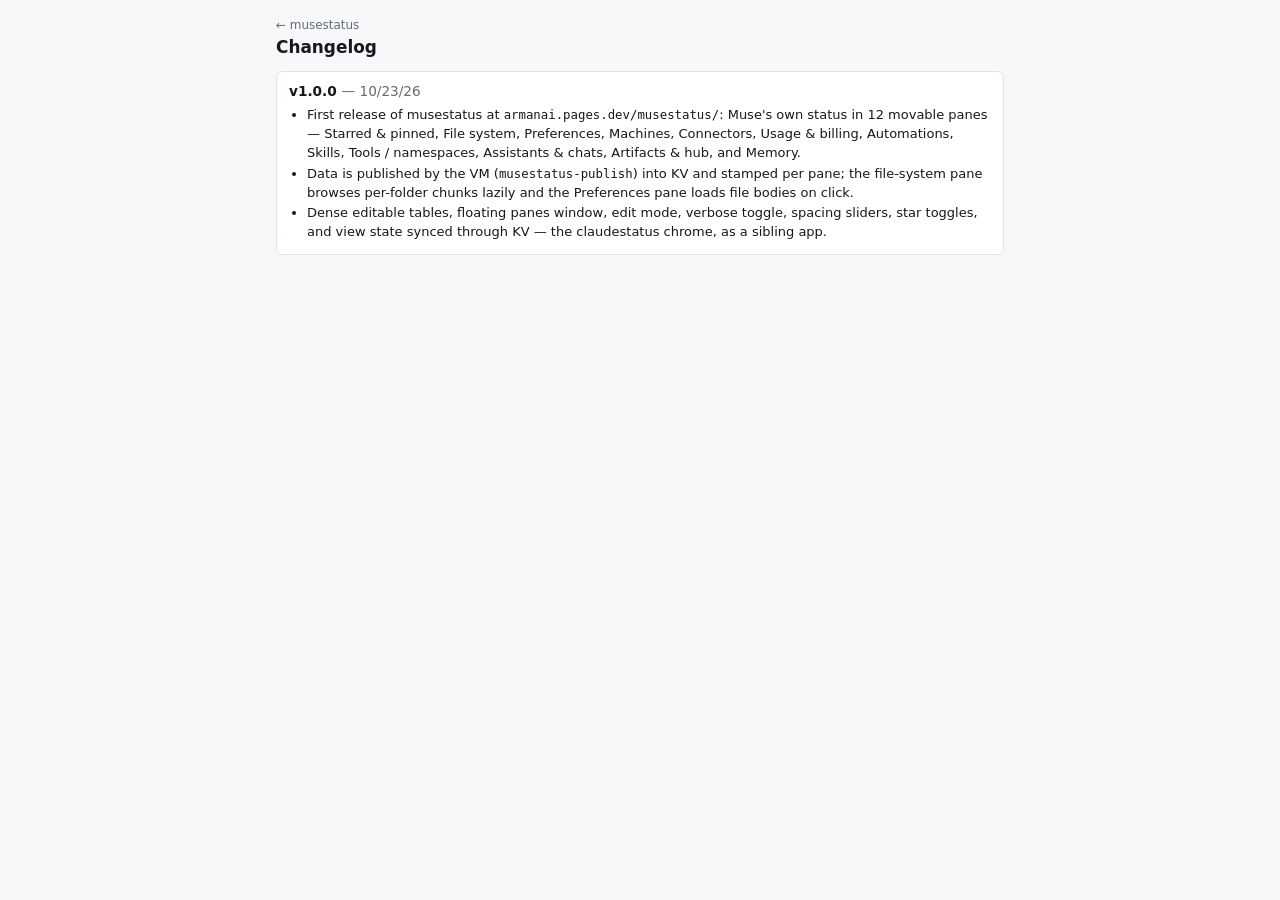
==== public/changelog.html @ 481b8ba1 "musestatus v1.0.0: hub status app for Arman's Muse setup Dense pane app in the claudestatus visual s" ====
<!doctype html>
<html lang="en">
<head>
<meta charset="utf-8">
<meta name="viewport" content="width=device-width, initial-scale=1, viewport-fit=cover">
<meta name="color-scheme" content="light dark">
<link rel="icon" href="data:,">
<title>musestatus — Changelog</title>
<style>
/* Same visual system as the app: dense, hairline borders, light + dark. */
:root {
  --bg: #f7f8fa; --panel: #ffffff; --line: #e1e4e9; --text: #15181d; --muted: #646b76;
  --accent: #0369a1; --hover: #eef2f6;
  --font: -apple-system, BlinkMacSystemFont, "Segoe UI", Roboto, system-ui, sans-serif;
  --mono: ui-monospace, SFMono-Regular, Menlo, Consolas, monospace;
}
@media (prefers-color-scheme: dark) {
  :root { --bg: #0d1117; --panel: #151b23; --line: #2a313c; --text: #e6e9ee; --muted: #8b94a3; --accent: #58b4f0; --hover: #1c2430; color-scheme: dark; }
}
* { box-sizing: border-box; }
body { margin: 0; background: var(--bg); color: var(--text); font-family: var(--font); font-size: 13px; line-height: 1.45; }
.page { max-width: 760px; margin: 0 auto; padding: 16px; }
a { color: var(--accent); text-decoration: none; }
a:hover { text-decoration: underline; }
h1 { font-size: 1.3em; font-weight: 650; margin: 0 0 4px; }
.back { color: var(--muted); font-size: 0.92em; }
.release { background: var(--panel); border: 1px solid var(--line); border-radius: 6px; padding: 10px 12px; margin-top: 12px; }
.release h2 { font-size: 1.05em; font-weight: 650; margin: 0 0 4px; }
.release .date { color: var(--muted); font-variant-numeric: tabular-nums; font-weight: 400; }
.release ul { margin: 4px 0 0; padding-left: 18px; }
.release li { margin: 2px 0; }
code { font-family: var(--mono); font-size: 0.95em; }
</style>
</head>
<body>
<div class="page">
  <a class="back" href="./">← musestatus</a>
  <h1>Changelog</h1>

  <div class="release">
    <h2>v1.0.0 <span class="date">— 10/23/26</span></h2>
    <ul>
      <li>First release of musestatus at <code>armanai.pages.dev/musestatus/</code>: Muse's own status in 12 movable panes — Starred &amp; pinned, File system, Preferences, Machines, Connectors, Usage &amp; billing, Automations, Skills, Tools / namespaces, Assistants &amp; chats, Artifacts &amp; hub, and Memory.</li>
      <li>Data is published by the VM (<code>musestatus-publish</code>) into KV and stamped per pane; the file-system pane browses per-folder chunks lazily and the Preferences pane loads file bodies on click.</li>
      <li>Dense editable tables, floating panes window, edit mode, verbose toggle, spacing sliders, star toggles, and view state synced through KV — the claudestatus chrome, as a sibling app.</li>
    </ul>
  </div>
</div>
</body>
</html>
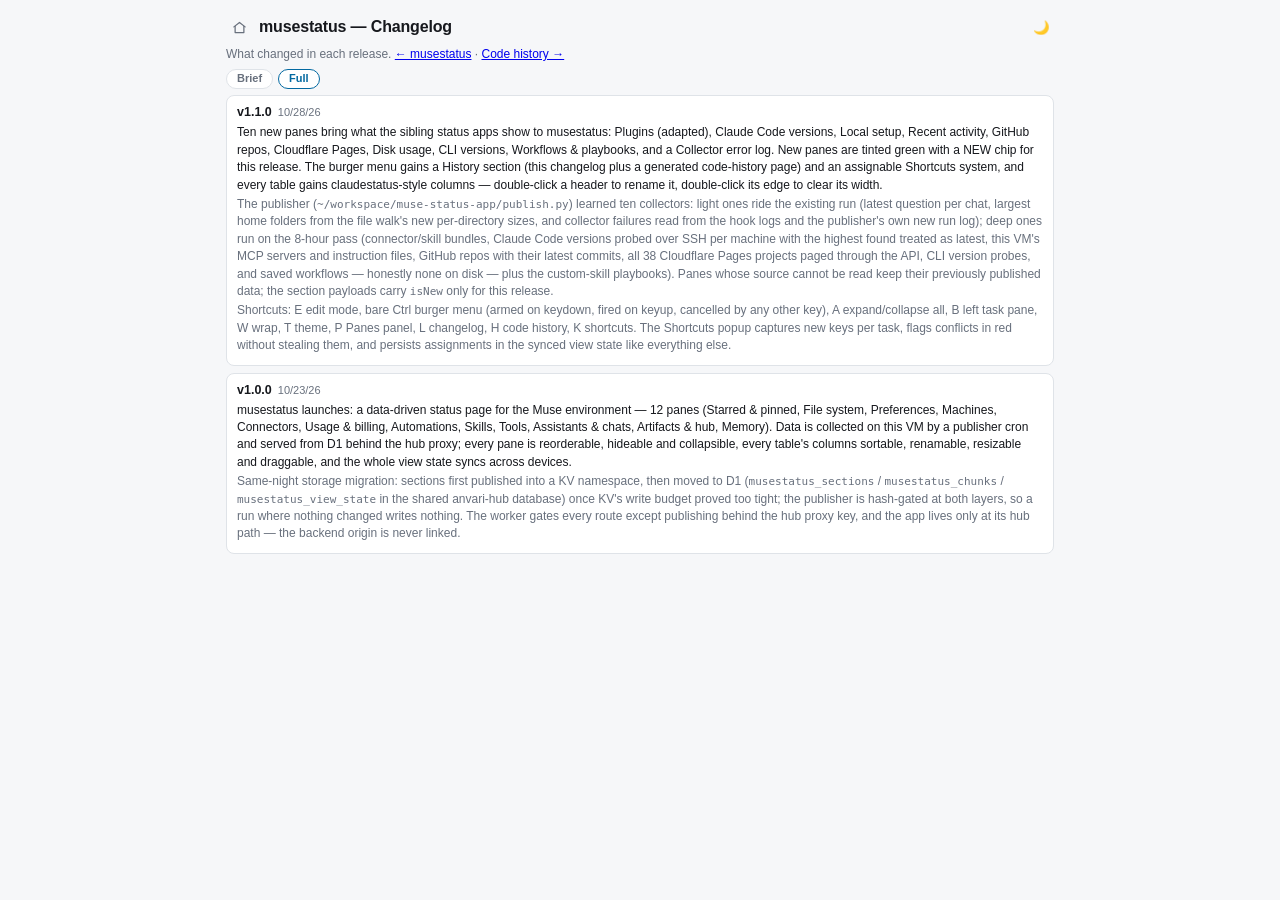
==== commit f7cfdb43: "v1.1.0: ten new panes, shortcuts system, docs pages New panes (publisher collectors in ~/workspace/m" ====
--- a/public/changelog.html
+++ b/public/changelog.html
@@ -6,45 +6,62 @@
 <meta name="color-scheme" content="light dark">
 <link rel="icon" href="data:,">
 <title>musestatus — Changelog</title>
-<style>
-/* Same visual system as the app: dense, hairline borders, light + dark. */
-:root {
-  --bg: #f7f8fa; --panel: #ffffff; --line: #e1e4e9; --text: #15181d; --muted: #646b76;
-  --accent: #0369a1; --hover: #eef2f6;
-  --font: -apple-system, BlinkMacSystemFont, "Segoe UI", Roboto, system-ui, sans-serif;
-  --mono: ui-monospace, SFMono-Regular, Menlo, Consolas, monospace;
-}
-@media (prefers-color-scheme: dark) {
-  :root { --bg: #0d1117; --panel: #151b23; --line: #2a313c; --text: #e6e9ee; --muted: #8b94a3; --accent: #58b4f0; --hover: #1c2430; color-scheme: dark; }
-}
-* { box-sizing: border-box; }
-body { margin: 0; background: var(--bg); color: var(--text); font-family: var(--font); font-size: 13px; line-height: 1.45; }
-.page { max-width: 760px; margin: 0 auto; padding: 16px; }
-a { color: var(--accent); text-decoration: none; }
-a:hover { text-decoration: underline; }
-h1 { font-size: 1.3em; font-weight: 650; margin: 0 0 4px; }
-.back { color: var(--muted); font-size: 0.92em; }
-.release { background: var(--panel); border: 1px solid var(--line); border-radius: 6px; padding: 10px 12px; margin-top: 12px; }
-.release h2 { font-size: 1.05em; font-weight: 650; margin: 0 0 4px; }
-.release .date { color: var(--muted); font-variant-numeric: tabular-nums; font-weight: 400; }
-.release ul { margin: 4px 0 0; padding-left: 18px; }
-.release li { margin: 2px 0; }
-code { font-family: var(--mono); font-size: 0.95em; }
-</style>
+<link rel="stylesheet" href="docs.css">
 </head>
-<body>
-<div class="page">
-  <a class="back" href="./">← musestatus</a>
-  <h1>Changelog</h1>
+<body data-view="full">
+<main>
+  <div class="docs-bar">
+    <a class="docs-home" href="./" title="musestatus" aria-label="musestatus">
+      <svg width="15" height="15" viewBox="0 0 24 24" fill="none" stroke="currentColor" stroke-width="2" stroke-linecap="round" stroke-linejoin="round" aria-hidden="true"><path d="M3 11l9-7 9 7"/><path d="M5 10v10h14V10"/></svg>
+    </a>
+    <span class="title">musestatus — Changelog</span>
+    <span class="spacer"></span>
+    <button class="docs-theme" type="button" aria-label="Toggle dark mode"></button>
+  </div>
+  <p class="subtitle">What changed in each release. <a href="./">← musestatus</a> · <a href="code-history.html">Code history →</a></p>
+  <div class="controls">
+    <button class="tab-btn" data-view="brief" aria-pressed="false">Brief</button>
+    <button class="tab-btn" data-view="full" aria-pressed="true">Full</button>
+  </div>
 
-  <div class="release">
-    <h2>v1.0.0 <span class="date">— 10/23/26</span></h2>
-    <ul>
-      <li>First release of musestatus at <code>armanai.pages.dev/musestatus/</code>: Muse's own status in 12 movable panes — Starred &amp; pinned, File system, Preferences, Machines, Connectors, Usage &amp; billing, Automations, Skills, Tools / namespaces, Assistants &amp; chats, Artifacts &amp; hub, and Memory.</li>
-      <li>Data is published by the VM (<code>musestatus-publish</code>) into KV and stamped per pane; the file-system pane browses per-folder chunks lazily and the Preferences pane loads file bodies on click.</li>
-      <li>Dense editable tables, floating panes window, edit mode, verbose toggle, spacing sliders, star toggles, and view state synced through KV — the claudestatus chrome, as a sibling app.</li>
-    </ul>
+  <div class="entries" id="entries">
+    <article class="entry" data-version="1.1.0">
+      <h2>v1.1.0<span class="date">10/28/26</span></h2>
+      <p>Ten new panes bring what the sibling status apps show to musestatus: Plugins (adapted), Claude Code versions, Local setup, Recent activity, GitHub repos, Cloudflare Pages, Disk usage, CLI versions, Workflows &amp; playbooks, and a Collector error log. New panes are tinted green with a NEW chip for this release. The burger menu gains a History section (this changelog plus a generated code-history page) and an assignable Shortcuts system, and every table gains claudestatus-style columns — double-click a header to rename it, double-click its edge to clear its width.</p>
+      <p class="full-only">The publisher (<code>~/workspace/muse-status-app/publish.py</code>) learned ten collectors: light ones ride the existing run (latest question per chat, largest home folders from the file walk's new per-directory sizes, and collector failures read from the hook logs and the publisher's own new run log); deep ones run on the 8-hour pass (connector/skill bundles, Claude Code versions probed over SSH per machine with the highest found treated as latest, this VM's MCP servers and instruction files, GitHub repos with their latest commits, all 38 Cloudflare Pages projects paged through the API, CLI version probes, and saved workflows — honestly none on disk — plus the custom-skill playbooks). Panes whose source cannot be read keep their previously published data; the section payloads carry <code>isNew</code> only for this release.</p>
+      <p class="full-only">Shortcuts: E edit mode, bare Ctrl burger menu (armed on keydown, fired on keyup, cancelled by any other key), A expand/collapse all, B left task pane, W wrap, T theme, P Panes panel, L changelog, H code history, K shortcuts. The Shortcuts popup captures new keys per task, flags conflicts in red without stealing them, and persists assignments in the synced view state like everything else.</p>
+    </article>
+
+    <article class="entry" data-version="1.0.0">
+      <h2>v1.0.0<span class="date">10/23/26</span></h2>
+      <p>musestatus launches: a data-driven status page for the Muse environment — 12 panes (Starred &amp; pinned, File system, Preferences, Machines, Connectors, Usage &amp; billing, Automations, Skills, Tools, Assistants &amp; chats, Artifacts &amp; hub, Memory). Data is collected on this VM by a publisher cron and served from D1 behind the hub proxy; every pane is reorderable, hideable and collapsible, every table's columns sortable, renamable, resizable and draggable, and the whole view state syncs across devices.</p>
+      <p class="full-only">Same-night storage migration: sections first published into a KV namespace, then moved to D1 (<code>musestatus_sections</code> / <code>musestatus_chunks</code> / <code>musestatus_view_state</code> in the shared anvari-hub database) once KV's write budget proved too tight; the publisher is hash-gated at both layers, so a run where nothing changed writes nothing. The worker gates every route except publishing behind the hub proxy key, and the app lives only at its hub path — the backend origin is never linked.</p>
+    </article>
   </div>
-</div>
+</main>
+<script src="docs-theme.js"></script>
+<script>
+"use strict";
+// Brief / Full: Brief shows one summary paragraph per release, Full shows
+// everything (the extra paragraphs carry the full-only class). The choice
+// persists, like the finviz and hub docs pages.
+(function () {
+  var body = document.body;
+  var buttons = document.querySelectorAll(".tab-btn");
+  function setView(view) {
+    body.setAttribute("data-view", view);
+    buttons.forEach(function (button) {
+      button.setAttribute("aria-pressed", String(button.dataset.view === view));
+    });
+    try { localStorage.setItem("musestatus-changelog-view", view); } catch (error) { /* private mode */ }
+  }
+  var saved = null;
+  try { saved = localStorage.getItem("musestatus-changelog-view"); } catch (error) { /* private mode */ }
+  if (saved === "brief" || saved === "full") setView(saved);
+  buttons.forEach(function (button) {
+    button.addEventListener("click", function () { setView(button.dataset.view); });
+  });
+})();
+</script>
 </body>
 </html>
--- a/public/docs.css
+++ b/public/docs.css
@@ -0,0 +1,110 @@
+/* Shared styling for musestatus' docs pages (changelog + code history).
+   Same look as the hub's docs pages: an icon bar (home + title + theme
+   toggle), then 12px Inter on a soft page background. Theme follows the
+   stored musestatus-docs-theme key, else the system preference. */
+* { box-sizing: border-box; }
+html { -webkit-text-size-adjust: 100%; }
+:root {
+  color-scheme: light;
+  --bg: #f6f7f9;
+  --panel: #ffffff;
+  --line: #dfe3e8;
+  --text: #16181d;
+  --muted: #68707d;
+  --accent: #0369a1;
+  --good: #047857;
+  --bad: #b91c1c;
+  --add: #15803d;
+  --del: #dc2626;
+}
+:root[data-theme="dark"] {
+  color-scheme: dark;
+  --bg: #0d1117;
+  --panel: #151b23;
+  --line: #2a3140;
+  --text: #e6e9ee;
+  --muted: #8b94a3;
+  --accent: #58b4f0;
+  --good: #4ade80;
+  --bad: #f87171;
+  --add: #4ade80;
+  --del: #f87171;
+}
+body {
+  margin: 0;
+  background: var(--bg);
+  color: var(--text);
+  font: 12px/1.45 Inter, "Helvetica Neue", Arial, sans-serif;
+}
+main { max-width: 860px; margin: 0 auto; padding: 14px 16px 50px; }
+
+/* Icon bar: home flush left, theme toggle flush right. */
+.docs-bar { display: flex; align-items: center; gap: 7px; min-height: 26px; margin-bottom: 6px; }
+.docs-bar .title { font-size: 1rem; font-weight: 600; letter-spacing: -0.01em; }
+.docs-bar .spacer { flex: 1 1 auto; }
+.docs-home,
+.docs-theme {
+  display: inline-flex;
+  align-items: center;
+  justify-content: center;
+  width: 26px;
+  height: 26px;
+  border: 1px solid transparent;
+  border-radius: 6px;
+  background: transparent;
+  color: var(--muted);
+  cursor: pointer;
+  padding: 0;
+  text-decoration: none;
+}
+.docs-home:hover,
+.docs-theme:hover { color: var(--text); border-color: var(--line); background: var(--panel); }
+
+/* Small text buttons (Brief / Full, sort order). */
+.tab-btn {
+  border: 1px solid var(--line);
+  background: var(--panel);
+  color: var(--muted);
+  border-radius: 999px;
+  padding: 1px 10px;
+  font: inherit;
+  font-size: 11px;
+  font-weight: 650;
+  cursor: pointer;
+}
+.tab-btn[aria-pressed="true"] { color: var(--accent); border-color: var(--accent); }
+.tab-btn:hover { color: var(--text); }
+
+p { margin: 4px 0 10px; }
+.subtitle { color: var(--muted); margin-bottom: 4px; }
+.controls { display: flex; gap: 5px; align-items: center; margin: 6px 0 4px; }
+
+/* Changelog entries: newest first. Brief shows the "brief" paragraph,
+   Full shows every paragraph. */
+.entries { list-style: none; margin: 6px 0 0; padding: 0; }
+.entry { background: var(--panel); border: 1px solid var(--line); border-radius: 8px; padding: 7px 10px 8px; margin-bottom: 7px; }
+.entry h2 { font-size: 12.5px; margin: 0 0 3px; font-weight: 700; }
+.entry h2 .date { color: var(--muted); font-weight: 500; font-size: 11px; margin-left: 6px; }
+.entry p { color: var(--text); margin: 2px 0; }
+.entry p.full-only { color: var(--muted); }
+body[data-view="brief"] .entry p.full-only { display: none; }
+code { font-family: ui-monospace, SFMono-Regular, Menlo, Consolas, monospace; font-size: 11px; }
+
+/* Code history: one section per release; commits newest first inside it. */
+.version-section { background: var(--panel); border: 1px solid var(--line); border-radius: 8px; padding: 8px 11px 9px; margin-bottom: 9px; }
+.version-section > h2 { font-size: 12.5px; margin: 0 0 2px; font-weight: 700; }
+.version-section > h2 .date { color: var(--muted); font-weight: 500; font-size: 11px; margin-left: 6px; }
+.version-section > p { color: var(--muted); margin: 2px 0 6px; }
+.commit { border-top: 1px solid var(--line); padding: 5px 0 6px; }
+.commit:first-of-type { border-top: 0; }
+.commit .subject { font-weight: 650; }
+.commit .meta { color: var(--muted); font-size: 11px; margin-left: 6px; white-space: nowrap; }
+.commit .meta a { color: var(--accent); text-decoration: none; font-family: ui-monospace, SFMono-Regular, Menlo, Consolas, monospace; }
+.commit .meta a:hover { text-decoration: underline; }
+.commit .body { color: var(--muted); margin: 2px 0 0; white-space: pre-wrap; }
+.commit .files { list-style: none; margin: 4px 0 0; padding: 0; font-size: 11px; }
+.commit .files li { display: flex; gap: 7px; align-items: baseline; padding: 0.5px 0; }
+.commit .files .fname { font-family: ui-monospace, SFMono-Regular, Menlo, Consolas, monospace; overflow-wrap: anywhere; }
+.commit .files .fstat { margin-left: auto; white-space: nowrap; font-variant-numeric: tabular-nums; color: var(--muted); }
+.add { color: var(--add); font-weight: 650; }
+.del { color: var(--del); font-weight: 650; }
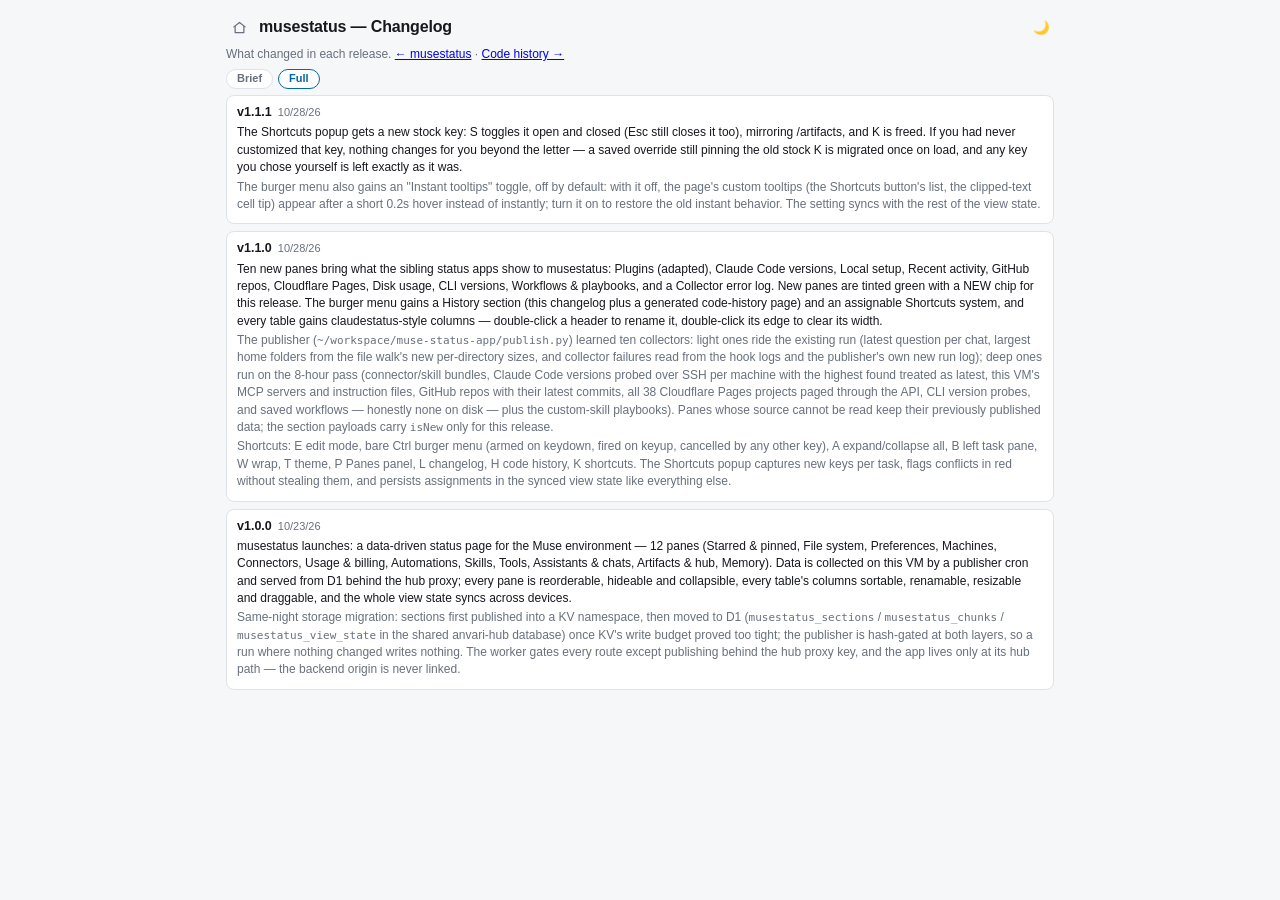
==== commit 23bb9f29: "v1.1.1: Shortcuts stock key K -> S as a toggle (one-time saved-state migration); Instant tooltips bu" ====
--- a/public/changelog.html
+++ b/public/changelog.html
@@ -25,6 +25,12 @@
   </div>
 
   <div class="entries" id="entries">
+    <article class="entry" data-version="1.1.1">
+      <h2>v1.1.1<span class="date">10/28/26</span></h2>
+      <p>The Shortcuts popup gets a new stock key: S toggles it open and closed (Esc still closes it too), mirroring /artifacts, and K is freed. If you had never customized that key, nothing changes for you beyond the letter — a saved override still pinning the old stock K is migrated once on load, and any key you chose yourself is left exactly as it was.</p>
+      <p class="full-only">The burger menu also gains an "Instant tooltips" toggle, off by default: with it off, the page's custom tooltips (the Shortcuts button's list, the clipped-text cell tip) appear after a short 0.2s hover instead of instantly; turn it on to restore the old instant behavior. The setting syncs with the rest of the view state.</p>
+    </article>
+
     <article class="entry" data-version="1.1.0">
       <h2>v1.1.0<span class="date">10/28/26</span></h2>
       <p>Ten new panes bring what the sibling status apps show to musestatus: Plugins (adapted), Claude Code versions, Local setup, Recent activity, GitHub repos, Cloudflare Pages, Disk usage, CLI versions, Workflows &amp; playbooks, and a Collector error log. New panes are tinted green with a NEW chip for this release. The burger menu gains a History section (this changelog plus a generated code-history page) and an assignable Shortcuts system, and every table gains claudestatus-style columns — double-click a header to rename it, double-click its edge to clear its width.</p>
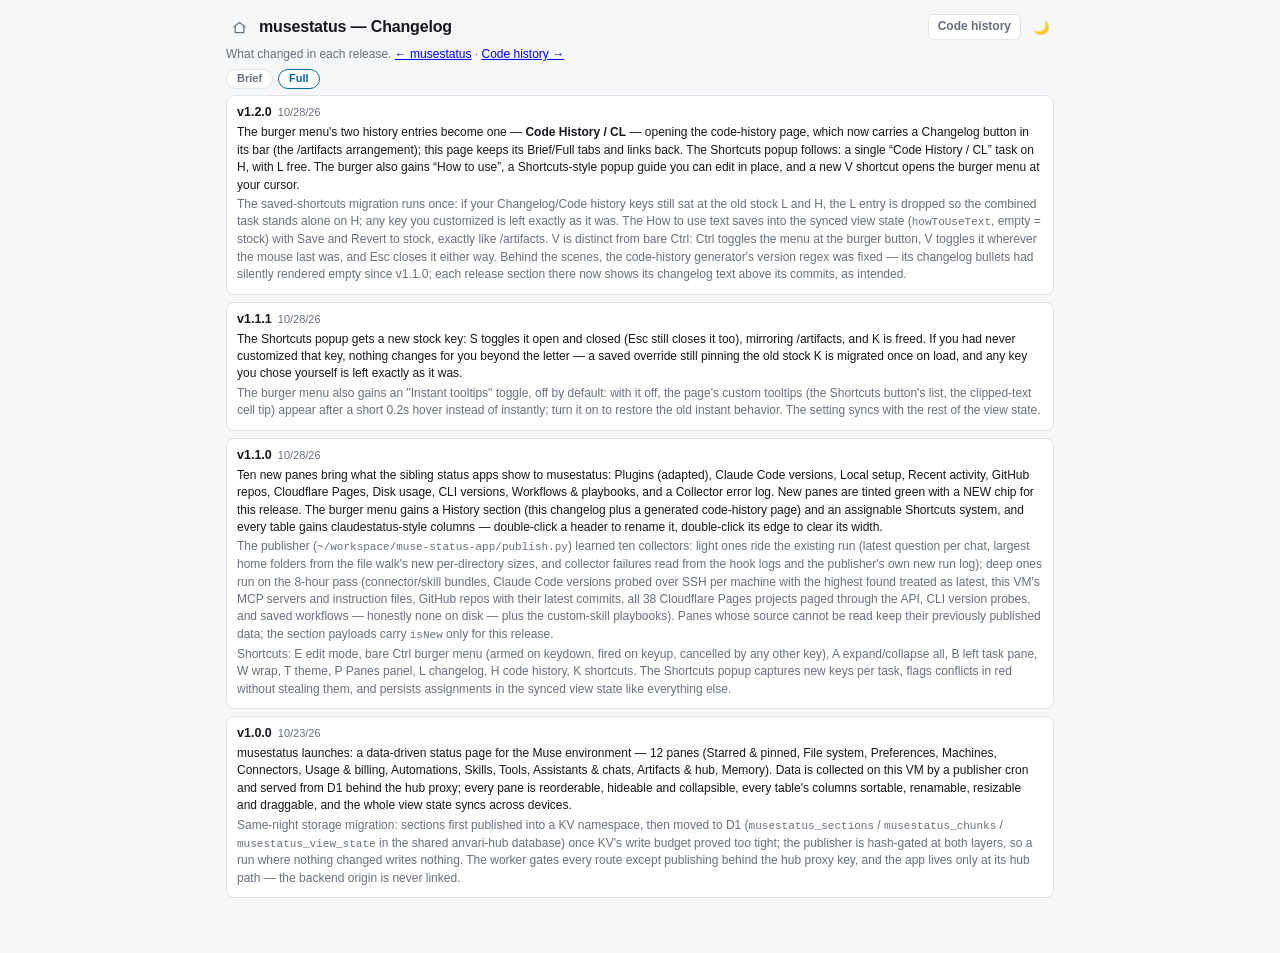
==== commit 045a159d: "v1.2.0: Code History / CL combined button, How to use popup, V burger-menu-at-cursor shortcut" ====
--- a/public/changelog.html
+++ b/public/changelog.html
@@ -16,6 +16,7 @@
     </a>
     <span class="title">musestatus — Changelog</span>
     <span class="spacer"></span>
+    <a class="docs-nav" href="code-history.html">Code history</a>
     <button class="docs-theme" type="button" aria-label="Toggle dark mode"></button>
   </div>
   <p class="subtitle">What changed in each release. <a href="./">← musestatus</a> · <a href="code-history.html">Code history →</a></p>
@@ -25,6 +26,12 @@
   </div>
 
   <div class="entries" id="entries">
+    <article class="entry" data-version="1.2.0">
+      <h2>v1.2.0<span class="date">10/28/26</span></h2>
+      <p>The burger menu's two history entries become one — <strong>Code History / CL</strong> — opening the code-history page, which now carries a Changelog button in its bar (the /artifacts arrangement); this page keeps its Brief/Full tabs and links back. The Shortcuts popup follows: a single “Code History / CL” task on H, with L free. The burger also gains “How to use”, a Shortcuts-style popup guide you can edit in place, and a new V shortcut opens the burger menu at your cursor.</p>
+      <p class="full-only">The saved-shortcuts migration runs once: if your Changelog/Code history keys still sat at the old stock L and H, the L entry is dropped so the combined task stands alone on H; any key you customized is left exactly as it was. The How to use text saves into the synced view state (<code>howToUseText</code>, empty = stock) with Save and Revert to stock, exactly like /artifacts. V is distinct from bare Ctrl: Ctrl toggles the menu at the burger button, V toggles it wherever the mouse last was, and Esc closes it either way. Behind the scenes, the code-history generator's version regex was fixed — its changelog bullets had silently rendered empty since v1.1.0; each release section there now shows its changelog text above its commits, as intended.</p>
+    </article>
+
     <article class="entry" data-version="1.1.1">
       <h2>v1.1.1<span class="date">10/28/26</span></h2>
       <p>The Shortcuts popup gets a new stock key: S toggles it open and closed (Esc still closes it too), mirroring /artifacts, and K is freed. If you had never customized that key, nothing changes for you beyond the letter — a saved override still pinning the old stock K is migrated once on load, and any key you chose yourself is left exactly as it was.</p>
--- a/public/docs.css
+++ b/public/docs.css
@@ -60,6 +60,23 @@
 .docs-home:hover,
 .docs-theme:hover { color: var(--text); border-color: var(--line); background: var(--panel); }
 
+/* Text nav link in the docs bar (the Changelog / Code history cross-link,
+   mirroring the /artifacts docs pages). */
+.docs-nav {
+  display: inline-flex;
+  align-items: center;
+  height: 26px;
+  border: 1px solid var(--line);
+  border-radius: 6px;
+  background: var(--panel);
+  color: var(--muted);
+  padding: 0 9px;
+  font-size: 12px;
+  font-weight: 600;
+  text-decoration: none;
+}
+.docs-nav:hover { color: var(--text); border-color: var(--accent); }
+
 /* Small text buttons (Brief / Full, sort order). */
 .tab-btn {
   border: 1px solid var(--line);
